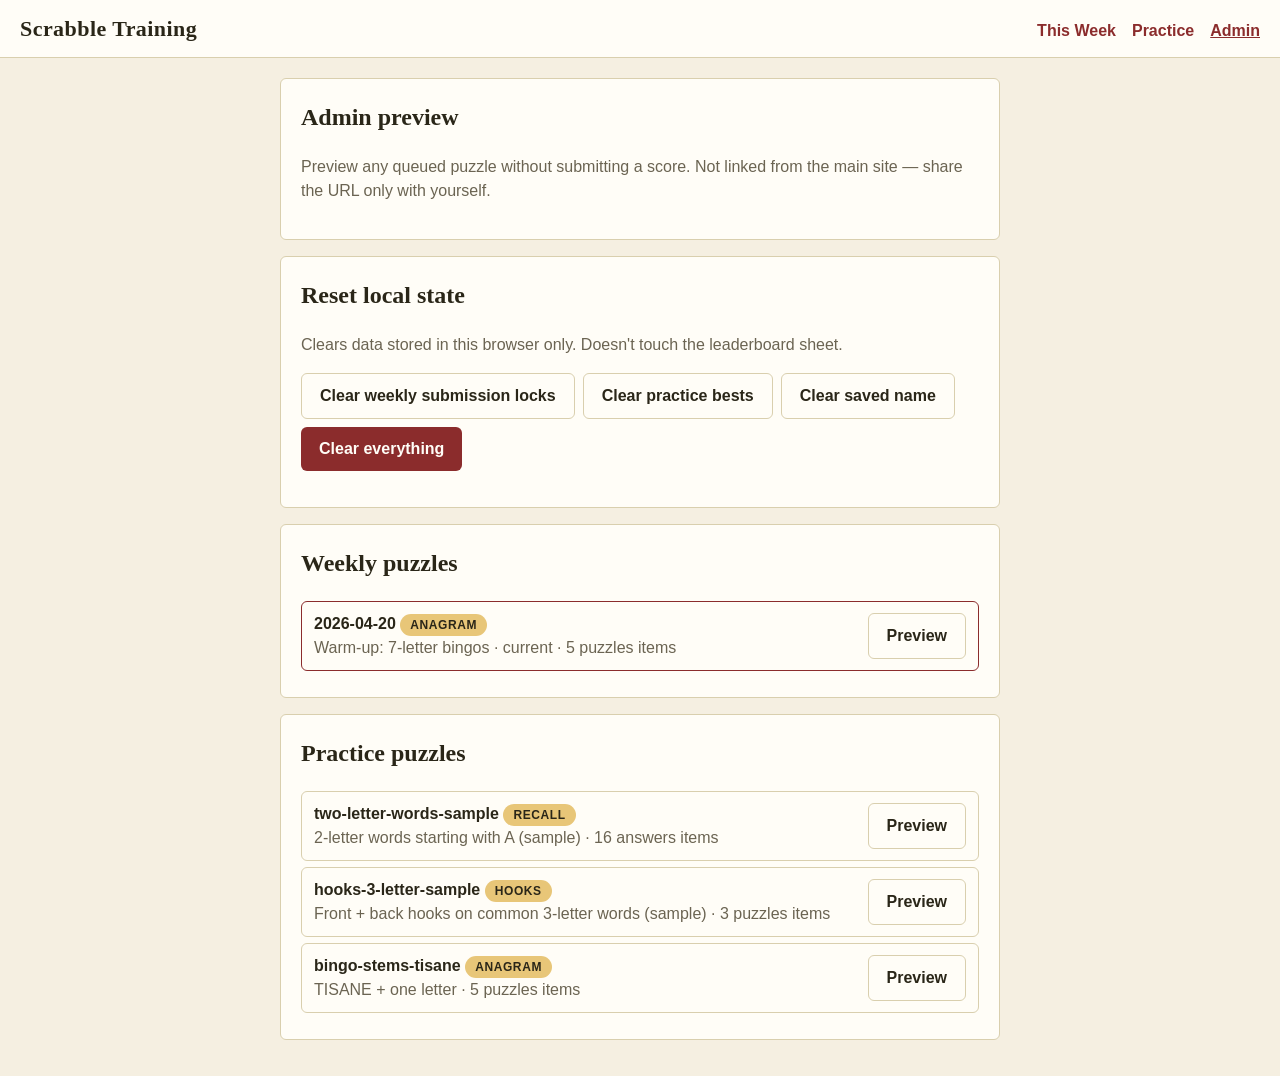
==== admin.html @ d6dd181f "Initial implementation of the Scrabble Training club site Static GitHub Pages site with three game t" ====
<!DOCTYPE html>
<html lang="en">
<head>
  <meta charset="UTF-8" />
  <meta name="viewport" content="width=device-width, initial-scale=1.0" />
  <title>Admin — Scrabble Training</title>
  <link rel="stylesheet" href="css/styles.css" />
</head>
<body>
  <header class="site-header">
    <h1><a href="index.html">Scrabble Training</a></h1>
    <nav>
      <a href="index.html">This Week</a>
      <a href="practice.html">Practice</a>
      <a href="admin.html" class="active">Admin</a>
    </nav>
  </header>

  <main id="app">
    <section class="card">
      <h2>Admin preview</h2>
      <p class="muted">Preview any queued puzzle without submitting a score. Not linked from the main site — share the URL only with yourself.</p>
    </section>

    <section class="card">
      <h2>Reset local state</h2>
      <p class="muted">Clears data stored in this browser only. Doesn't touch the leaderboard sheet.</p>
      <div class="game-actions" style="justify-content:flex-start">
        <button class="secondary" id="reset-weekly">Clear weekly submission locks</button>
        <button class="secondary" id="reset-bests">Clear practice bests</button>
        <button class="secondary" id="reset-name">Clear saved name</button>
        <button id="reset-all">Clear everything</button>
      </div>
      <p id="reset-status" class="muted" style="margin-top:10px"></p>
    </section>

    <section id="weekly-section" class="card">
      <h2>Weekly puzzles</h2>
      <ul id="weekly-list" class="admin-list"></ul>
    </section>

    <section id="permanent-section" class="card">
      <h2>Practice puzzles</h2>
      <ul id="permanent-list" class="admin-list"></ul>
    </section>

    <section id="preview-root"></section>
  </main>

  <script type="module" src="js/admin.js"></script>
</body>
</html>
---- css/styles.css ----
:root {
  --bg: #f5efe1;
  --surface: #fffdf7;
  --ink: #2a2618;
  --ink-muted: #6b6452;
  --tile: #e8c678;
  --tile-ink: #2a2618;
  --accent: #8b2c2c;
  --accent-ink: #fffdf7;
  --correct: #2f7a3d;
  --incorrect: #a83232;
  --border: #d9cfae;
  --shadow: 0 2px 0 #d4c38a, 0 4px 8px rgba(0, 0, 0, 0.08);
  --radius: 6px;
  --font-serif: "Georgia", "Cambria", serif;
  --font-sans: -apple-system, BlinkMacSystemFont, "Segoe UI", Roboto, sans-serif;
}

* { box-sizing: border-box; }

html, body {
  margin: 0;
  padding: 0;
  background: var(--bg);
  color: var(--ink);
  font-family: var(--font-sans);
  font-size: 16px;
  line-height: 1.5;
}

a { color: var(--accent); text-decoration: none; }
a:hover { text-decoration: underline; }

.site-header {
  background: var(--surface);
  border-bottom: 1px solid var(--border);
  padding: 12px 20px;
  display: flex;
  align-items: baseline;
  justify-content: space-between;
  flex-wrap: wrap;
  gap: 12px;
}
.site-header h1 {
  margin: 0;
  font-family: var(--font-serif);
  font-size: 22px;
  letter-spacing: 0.02em;
}
.site-header h1 a { color: var(--ink); }
.site-header nav { display: flex; gap: 16px; }
.site-header nav a { font-weight: 600; }
.site-header nav a.active { text-decoration: underline; }

main#app {
  max-width: 760px;
  margin: 0 auto;
  padding: 20px;
  display: flex;
  flex-direction: column;
  gap: 16px;
}

footer {
  max-width: 760px;
  margin: 24px auto 32px;
  padding: 0 20px;
  text-align: center;
}

.card {
  background: var(--surface);
  border: 1px solid var(--border);
  border-radius: var(--radius);
  padding: 20px;
}

.card h2 {
  margin-top: 0;
  font-family: var(--font-serif);
}

.hidden { display: none !important; }

.muted { color: var(--ink-muted); }

.pill {
  display: inline-block;
  padding: 2px 10px;
  background: var(--tile);
  color: var(--tile-ink);
  border-radius: 999px;
  font-size: 12px;
  font-weight: 700;
  text-transform: uppercase;
  letter-spacing: 0.05em;
}

.week-meta {
  display: flex;
  align-items: center;
  gap: 10px;
  margin-bottom: 4px;
  color: var(--ink-muted);
  font-size: 14px;
}

button, .button {
  font: inherit;
  font-weight: 600;
  background: var(--accent);
  color: var(--accent-ink);
  border: none;
  padding: 10px 18px;
  border-radius: var(--radius);
  cursor: pointer;
  transition: transform 0.05s ease;
}
button:hover:not(:disabled) { filter: brightness(1.08); }
button:active:not(:disabled) { transform: translateY(1px); }
button:disabled { opacity: 0.5; cursor: not-allowed; }

button.secondary {
  background: transparent;
  color: var(--ink);
  border: 1px solid var(--border);
}

.link-button {
  background: none;
  color: var(--ink-muted);
  border: none;
  padding: 0;
  text-decoration: underline;
  cursor: pointer;
  font-size: 14px;
}

input[type="text"] {
  font: inherit;
  padding: 10px 12px;
  border: 1px solid var(--border);
  border-radius: var(--radius);
  background: #fff;
  color: var(--ink);
  width: 100%;
  max-width: 320px;
}
input[type="text"]:focus {
  outline: 2px solid var(--tile);
  outline-offset: 1px;
}

form#name-form {
  display: flex;
  gap: 8px;
  flex-wrap: wrap;
}

/* Game runner */
.game-status {
  display: flex;
  justify-content: space-between;
  font-size: 14px;
  color: var(--ink-muted);
  margin-bottom: 12px;
  font-variant-numeric: tabular-nums;
}
.game-status .timer { font-weight: 600; color: var(--ink); }

.scramble {
  font-family: var(--font-serif);
  font-size: 44px;
  letter-spacing: 0.15em;
  text-align: center;
  padding: 20px 0;
  color: var(--ink);
}

.tile-row {
  display: flex;
  justify-content: center;
  gap: 6px;
  margin: 16px 0 24px;
}
.tile {
  width: 44px;
  height: 52px;
  background: var(--tile);
  color: var(--tile-ink);
  font-family: var(--font-serif);
  font-weight: 700;
  font-size: 26px;
  display: flex;
  align-items: center;
  justify-content: center;
  border-radius: 4px;
  box-shadow: var(--shadow);
  user-select: none;
}

.guess-row {
  display: flex;
  gap: 8px;
  flex-wrap: wrap;
  justify-content: center;
  margin-bottom: 12px;
}
.guess-row input {
  flex: 1;
  min-width: 200px;
  text-transform: uppercase;
  letter-spacing: 0.08em;
}

.game-actions {
  display: flex;
  gap: 8px;
  justify-content: center;
  flex-wrap: wrap;
  margin-top: 12px;
}

.found-list {
  display: flex;
  flex-wrap: wrap;
  gap: 6px;
  margin-top: 12px;
  justify-content: center;
}
.found-list .found {
  background: #eef6ec;
  color: var(--correct);
  border: 1px solid #cde4cd;
  padding: 4px 10px;
  border-radius: 999px;
  font-weight: 600;
  font-size: 14px;
}

.slot-grid {
  display: flex;
  flex-wrap: wrap;
  gap: 6px;
  margin-top: 12px;
  justify-content: center;
}
.slot {
  padding: 4px 10px;
  border-radius: 999px;
  font-weight: 600;
  font-size: 14px;
  font-family: "Consolas", "Menlo", monospace;
  letter-spacing: 0.1em;
  border: 1px solid transparent;
}
.slot.found {
  background: #eef6ec;
  color: var(--correct);
  border-color: #cde4cd;
}
.slot.blank {
  background: #fff;
  color: var(--ink-muted);
  border-color: var(--border);
  border-style: dashed;
}

.message {
  min-height: 24px;
  text-align: center;
  font-weight: 600;
  margin-bottom: 8px;
}
.message.ok { color: var(--correct); }
.message.bad { color: var(--incorrect); }

.locked-banner {
  background: #fbecec;
  border: 1px solid #eac7c7;
  color: var(--incorrect);
  padding: 10px 14px;
  border-radius: var(--radius);
  text-align: center;
  margin-bottom: 12px;
}

/* Hooks game */
.hooks-playfield {
  display: flex;
  align-items: center;
  justify-content: center;
  gap: 20px;
  margin: 16px 0 8px;
  flex-wrap: wrap;
}
.hooks-col {
  display: flex;
  flex-direction: column;
  align-items: center;
  gap: 6px;
}
.hooks-label {
  font-size: 12px;
  text-transform: uppercase;
  letter-spacing: 0.08em;
}
.hooks-grid {
  display: grid;
  grid-template-columns: repeat(5, auto);
  gap: 4px;
}
.hook-word {
  font-family: var(--font-serif);
  font-size: 40px;
  letter-spacing: 0.2em;
  color: var(--ink);
  text-align: center;
  min-width: 120px;
}
.hook-btn {
  width: 28px;
  height: 32px;
  padding: 0;
  background: #fffdf7;
  color: var(--ink);
  border: 1px solid var(--border);
  border-radius: 4px;
  font-family: var(--font-serif);
  font-weight: 700;
  font-size: 14px;
  cursor: pointer;
}
.hook-btn:hover:not(:disabled) {
  border-color: var(--accent);
  background: #fff;
  filter: none;
}
.hook-btn.selected {
  background: var(--tile);
  border-color: #b68a2e;
  box-shadow: 0 1px 0 #b68a2e;
}
.hook-btn.correct {
  background: #d3ebd3;
  color: var(--correct);
  border-color: #8fc590;
}
.hook-btn.incorrect {
  background: #f4d3d3;
  color: var(--incorrect);
  border-color: #d48a8a;
  text-decoration: line-through;
}
.hook-btn.missed {
  background: transparent;
  color: var(--ink-muted);
  border-style: dashed;
  border-color: var(--ink-muted);
}
.hook-btn.dim {
  opacity: 0.35;
}

/* Review */
.review-summary {
  font-size: 18px;
  margin-bottom: 16px;
}
.review-summary strong { color: var(--ink); }

.review-puzzle {
  border-top: 1px solid var(--border);
  padding: 12px 0;
}
.review-puzzle:first-child { border-top: none; }
.review-puzzle h3 {
  margin: 0 0 8px;
  font-family: var(--font-serif);
  font-size: 18px;
  letter-spacing: 0.1em;
}
.review-answers {
  display: flex;
  flex-wrap: wrap;
  gap: 6px;
}
.review-answers .answer {
  padding: 4px 10px;
  border-radius: 999px;
  font-size: 14px;
  font-weight: 600;
  background: #eee;
  color: var(--ink-muted);
}
.review-answers .answer.found {
  background: #eef6ec;
  color: var(--correct);
  border: 1px solid #cde4cd;
}
.review-answers .answer.missed {
  background: #fbecec;
  color: var(--incorrect);
  border: 1px solid #eac7c7;
  text-decoration: line-through;
}

/* Leaderboard */
.leaderboard-table {
  width: 100%;
  border-collapse: collapse;
  font-size: 15px;
}
.leaderboard-table th,
.leaderboard-table td {
  padding: 8px 12px;
  text-align: left;
  border-bottom: 1px solid var(--border);
}
.leaderboard-table th {
  color: var(--ink-muted);
  font-weight: 600;
  font-size: 13px;
  text-transform: uppercase;
  letter-spacing: 0.05em;
}
.leaderboard-table th.rank,
.leaderboard-table td.rank { width: 40px; color: var(--ink-muted); }
.leaderboard-table th.time,
.leaderboard-table td.time { font-variant-numeric: tabular-nums; text-align: right; }
.leaderboard-table th.score,
.leaderboard-table td.score { font-variant-numeric: tabular-nums; text-align: right; }
.leaderboard-table tr.you { background: #fdf4d7; }

/* Practice list */
.practice-list {
  list-style: none;
  padding: 0;
  margin: 16px 0 0;
}
.practice-list li {
  padding: 12px;
  border: 1px solid var(--border);
  border-radius: var(--radius);
  margin-bottom: 8px;
  display: flex;
  justify-content: space-between;
  align-items: center;
  gap: 12px;
  flex-wrap: wrap;
}
.practice-list .meta {
  font-size: 13px;
  color: var(--ink-muted);
}

/* Admin list */
.admin-list { list-style: none; padding: 0; margin: 12px 0 0; }
.admin-list li {
  padding: 10px 12px;
  border: 1px solid var(--border);
  border-radius: var(--radius);
  margin-bottom: 6px;
  display: flex;
  justify-content: space-between;
  gap: 12px;
  align-items: center;
  flex-wrap: wrap;
}
.admin-list .current { border-color: var(--accent); }

@media (max-width: 520px) {
  .scramble { font-size: 32px; letter-spacing: 0.1em; }
  .tile { width: 36px; height: 44px; font-size: 22px; }
  main#app { padding: 12px; }
  .card { padding: 16px; }
  .hook-word { font-size: 30px; min-width: 90px; }
  .hooks-playfield { gap: 12px; }
}
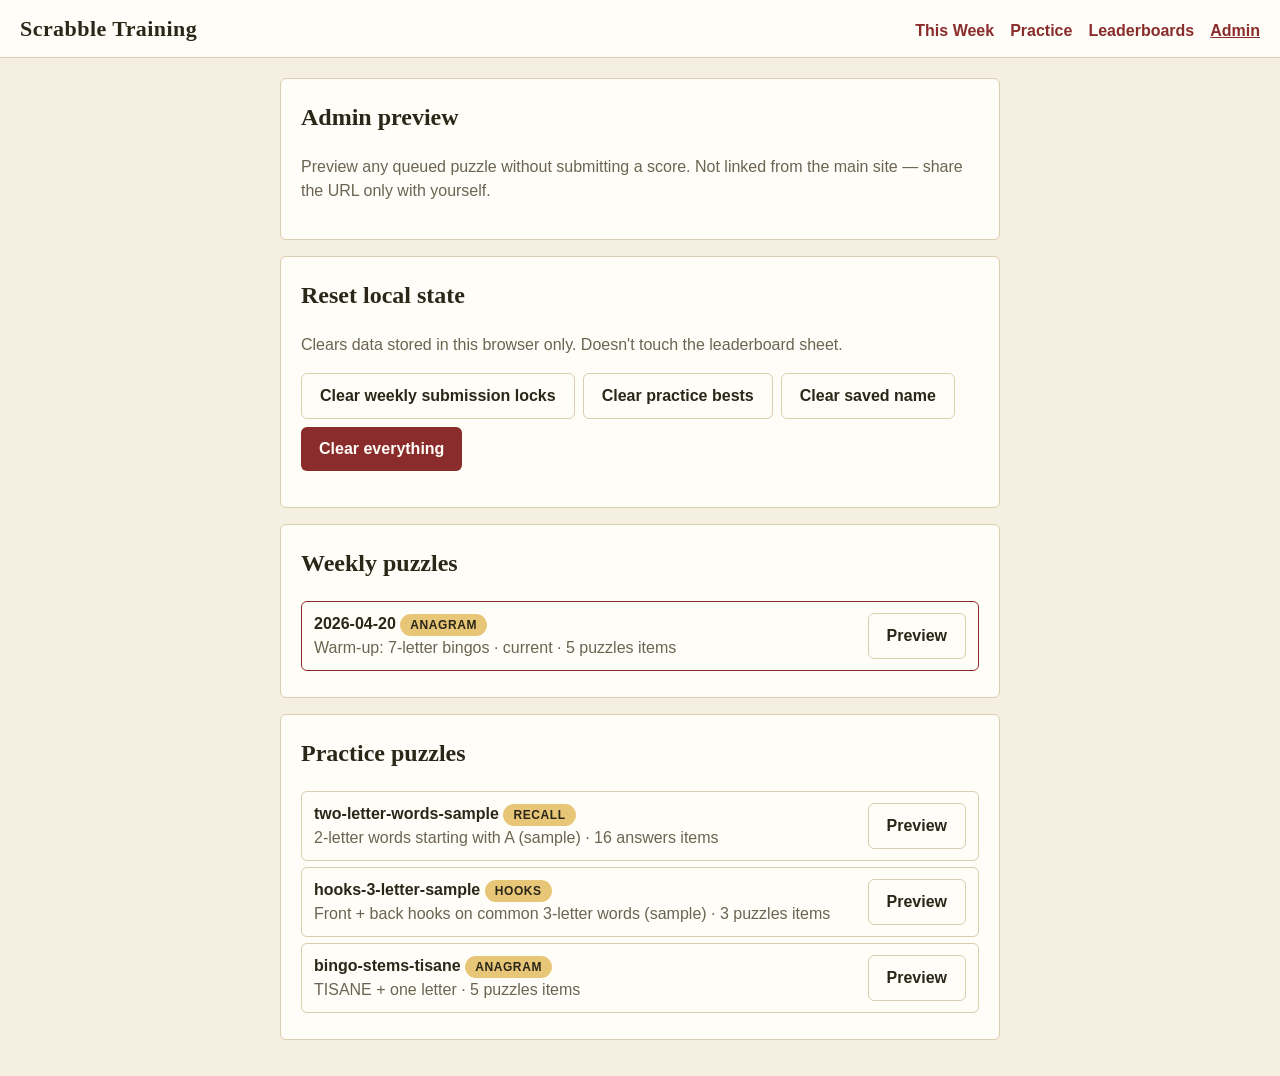
==== commit ecd48c3b: "Add leaderboards page and highlight missed hooks - New leaderboards.html page showing the current we" ====
--- a/admin.html
+++ b/admin.html
@@ -12,6 +12,7 @@
     <nav>
       <a href="index.html">This Week</a>
       <a href="practice.html">Practice</a>
+      <a href="leaderboards.html">Leaderboards</a>
       <a href="admin.html" class="active">Admin</a>
     </nav>
   </header>
--- a/css/styles.css
+++ b/css/styles.css
@@ -353,10 +353,11 @@
   text-decoration: line-through;
 }
 .hook-btn.missed {
-  background: transparent;
-  color: var(--ink-muted);
+  background: #fff6d9;
+  color: #8a6a00;
+  border-color: #d8b94a;
   border-style: dashed;
-  border-color: var(--ink-muted);
+  font-weight: 700;
 }
 .hook-btn.dim {
   opacity: 0.35;
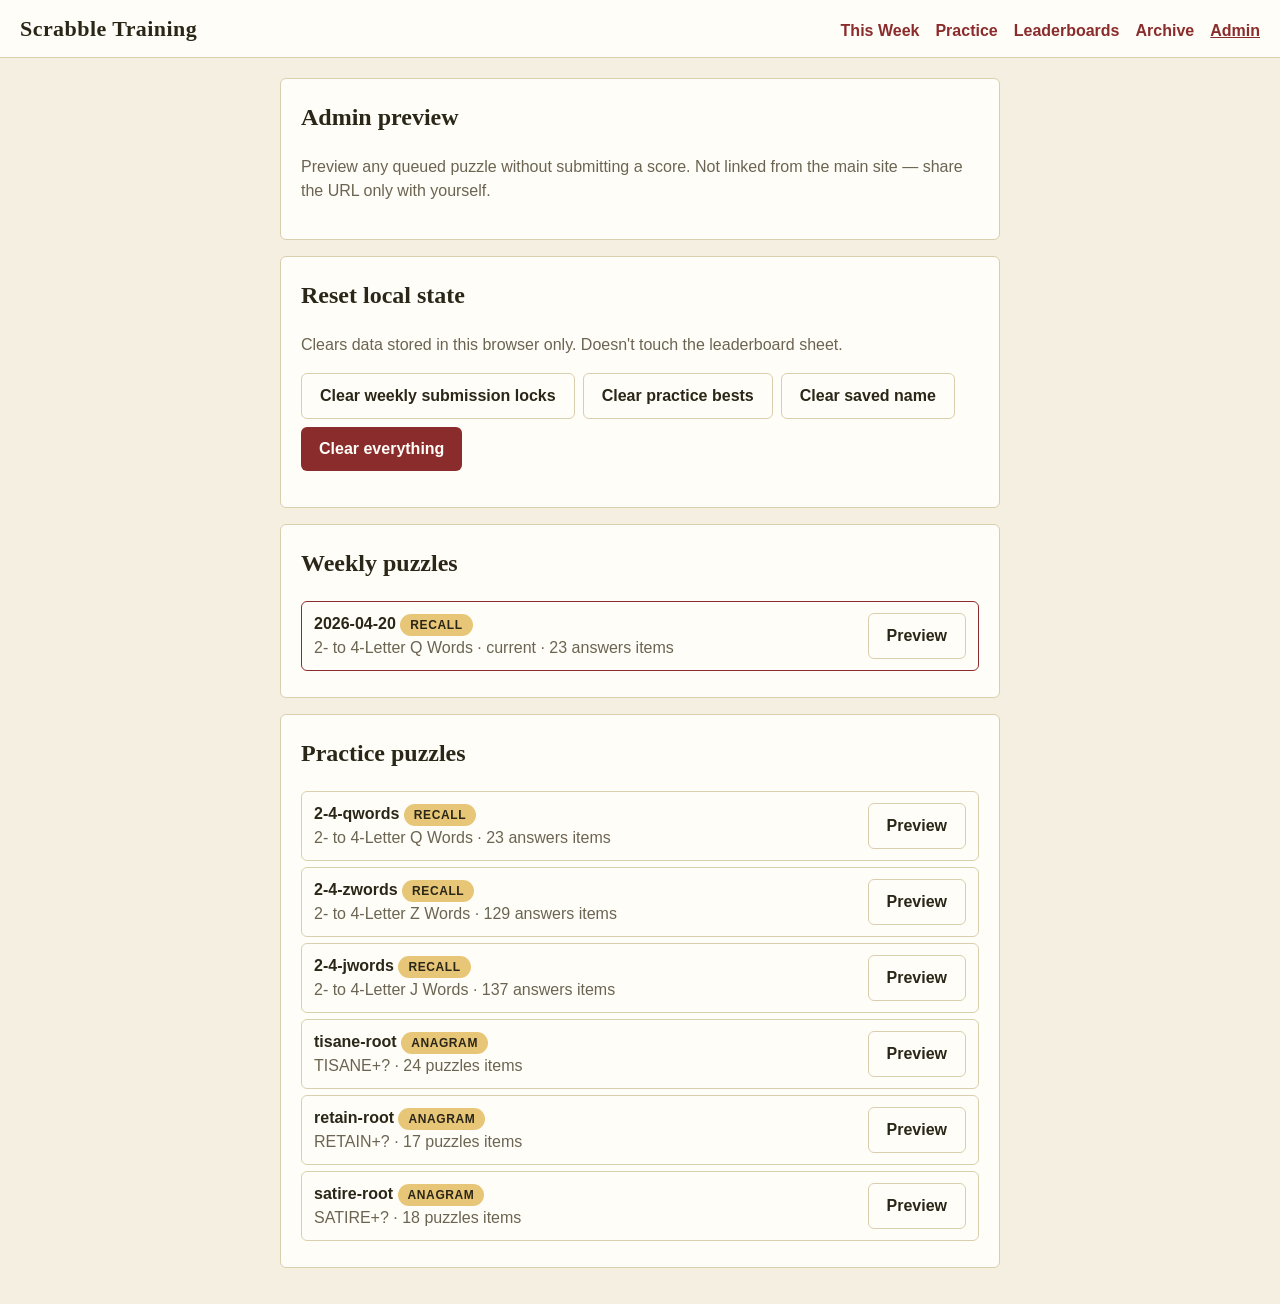
==== commit 98d1d813: "Add archive page for past weekly puzzles New /archive.html lists every past weekly puzzle (date stri" ====
--- a/admin.html
+++ b/admin.html
@@ -13,6 +13,7 @@
       <a href="index.html">This Week</a>
       <a href="practice.html">Practice</a>
       <a href="leaderboards.html">Leaderboards</a>
+      <a href="archive.html">Archive</a>
       <a href="admin.html" class="active">Admin</a>
     </nav>
   </header>
--- a/css/styles.css
+++ b/css/styles.css
@@ -80,6 +80,18 @@
   font-family: var(--font-serif);
 }
 
+details.card > summary {
+  cursor: pointer;
+  font-family: var(--font-serif);
+  font-size: 20px;
+  font-weight: 700;
+  user-select: none;
+  list-style-position: inside;
+}
+details.card[open] > summary {
+  margin-bottom: 12px;
+}
+
 .hidden { display: none !important; }
 
 .muted { color: var(--ink-muted); }
@@ -146,6 +158,19 @@
   width: 100%;
   max-width: 320px;
 }
+
+select.puzzle-select {
+  font: inherit;
+  padding: 8px 10px;
+  border: 1px solid var(--border);
+  border-radius: var(--radius);
+  background: #fff;
+  color: var(--ink);
+  width: 100%;
+  max-width: 420px;
+  display: block;
+  margin-top: 4px;
+}
 input[type="text"]:focus {
   outline: 2px solid var(--tile);
   outline-offset: 1px;
@@ -403,7 +428,6 @@
   background: #fbecec;
   color: var(--incorrect);
   border: 1px solid #eac7c7;
-  text-decoration: line-through;
 }
 
 /* Leaderboard */
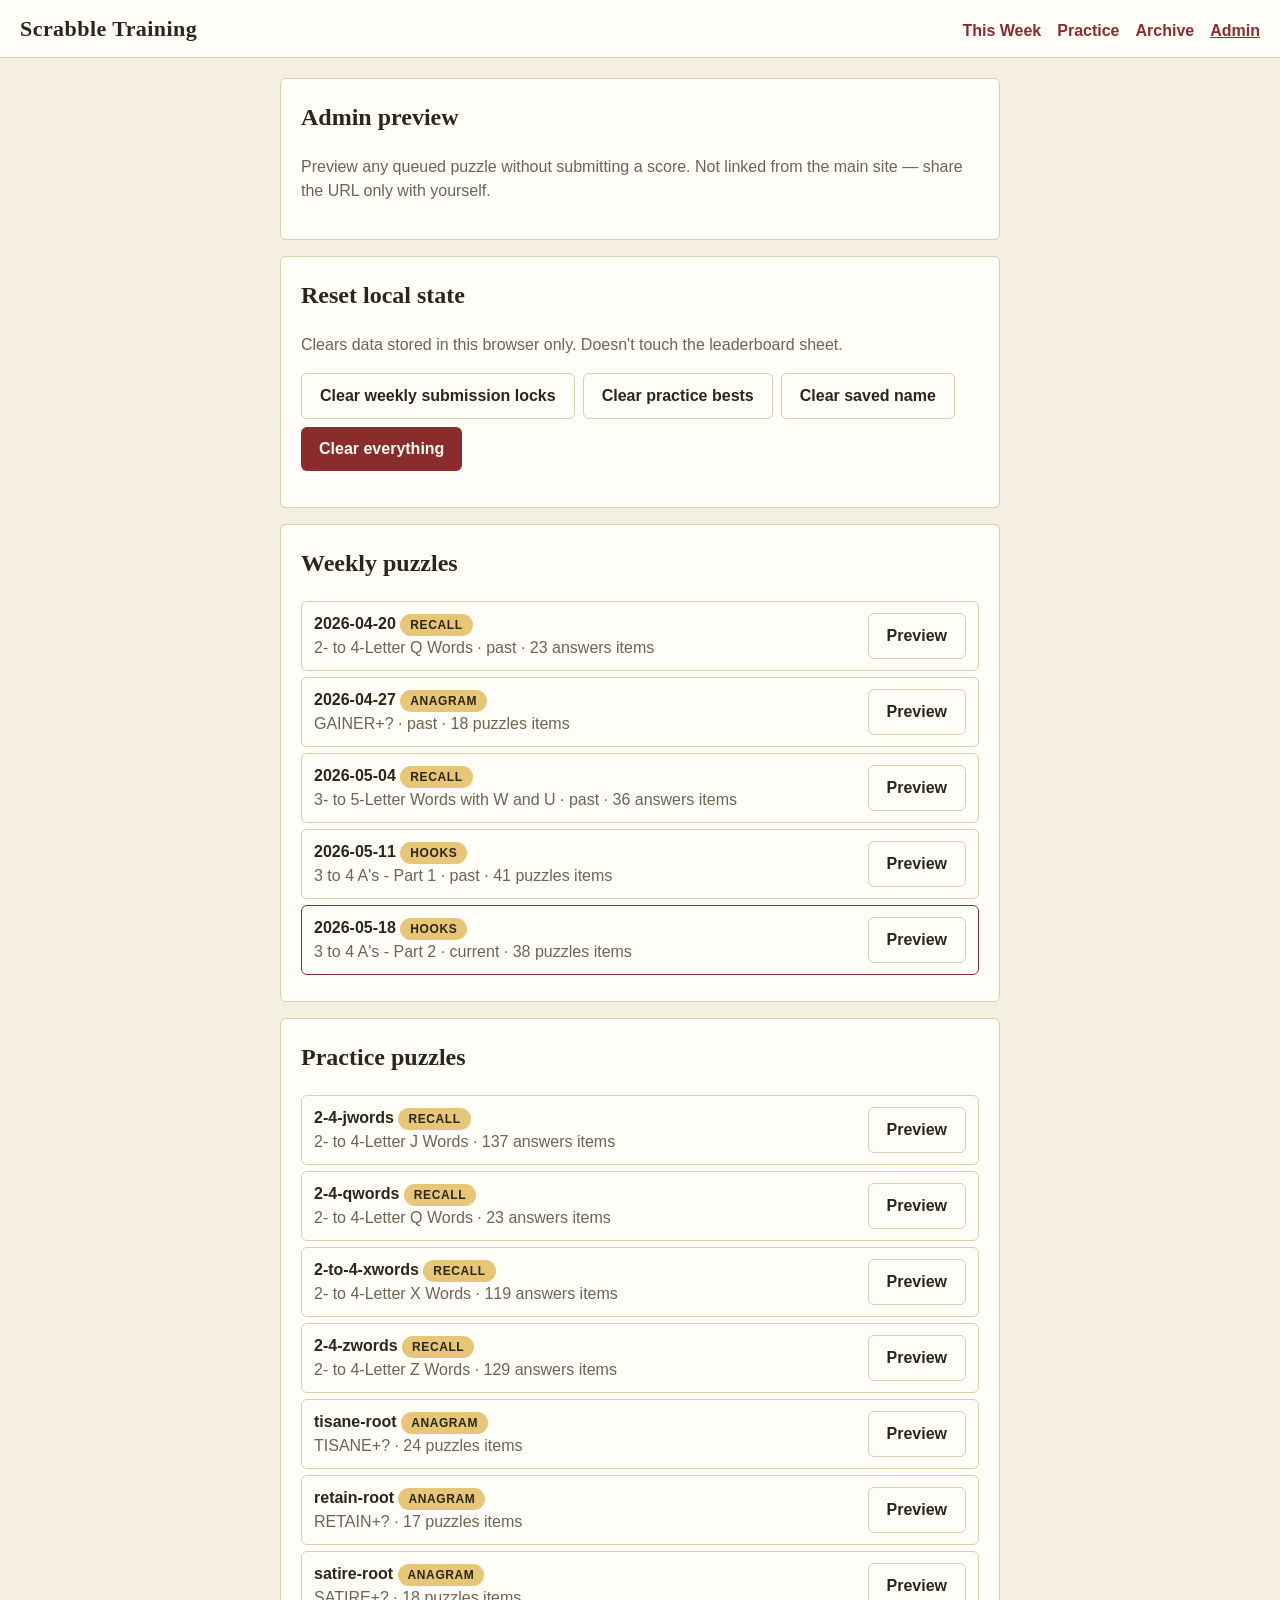
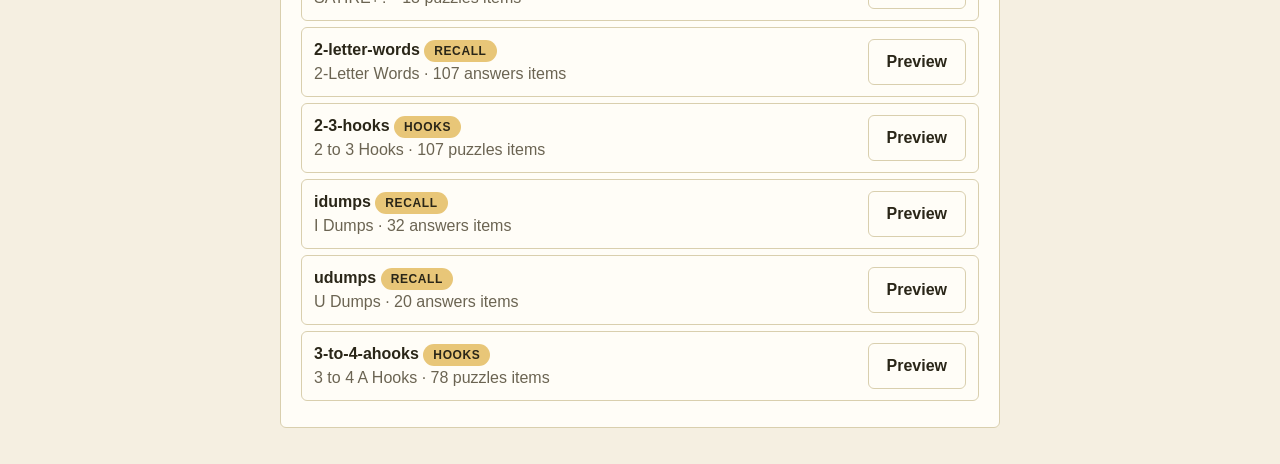
==== commit 5e822f5d: "Combine practice and leaderboards into a single card grid" ====
--- a/admin.html
+++ b/admin.html
@@ -12,7 +12,6 @@
     <nav>
       <a href="index.html">This Week</a>
       <a href="practice.html">Practice</a>
-      <a href="leaderboards.html">Leaderboards</a>
       <a href="archive.html">Archive</a>
       <a href="admin.html" class="active">Admin</a>
     </nav>
--- a/css/styles.css
+++ b/css/styles.css
@@ -231,6 +231,49 @@
   justify-content: center;
   margin-bottom: 12px;
 }
+.recall-card .recall-input-wrap {
+  background: var(--surface);
+  padding: 8px 0;
+  margin-bottom: 12px;
+  border-top: 1px solid var(--border);
+  border-bottom: 1px solid var(--border);
+}
+.recall-card .recall-input-wrap .guess-row { margin-bottom: 4px; }
+.recall-input-foot {
+  display: flex;
+  justify-content: space-between;
+  align-items: center;
+  gap: 8px;
+  min-height: 20px;
+}
+.recall-input-foot .message {
+  min-height: 0;
+  margin: 0;
+  font-size: 13px;
+  text-align: right;
+}
+
+/* Mobile: contain scrolling inside the slot grid so the input bar never
+   leaves the screen, regardless of keyboard or browser quirks. */
+@media (max-width: 720px) {
+  .recall-card {
+    display: flex;
+    flex-direction: column;
+    height: calc(100vh - 60px);
+    height: calc(100dvh - 60px);
+    max-height: calc(100vh - 60px);
+    max-height: calc(100dvh - 60px);
+  }
+  .recall-card .game-status,
+  .recall-card .recall-input-wrap,
+  .recall-card .game-actions { flex: 0 0 auto; }
+  .recall-card .slot-grid {
+    flex: 1 1 0;
+    min-height: 0;
+    overflow-y: auto;
+    margin-bottom: 12px;
+  }
+}
 .guess-row input {
   flex: 1;
   min-width: 200px;
@@ -356,12 +399,13 @@
   font-size: 14px;
   cursor: pointer;
 }
-.hook-btn:hover:not(:disabled) {
+.hook-btn:not(.selected):hover:not(:disabled) {
   border-color: var(--accent);
   background: #fff;
   filter: none;
 }
-.hook-btn.selected {
+.hook-btn.selected,
+.hook-btn.selected:hover:not(:disabled) {
   background: var(--tile);
   border-color: #b68a2e;
   box-shadow: 0 1px 0 #b68a2e;
@@ -457,26 +501,172 @@
 .leaderboard-table td.score { font-variant-numeric: tabular-nums; text-align: right; }
 .leaderboard-table tr.you { background: #fdf4d7; }
 
-/* Practice list */
-.practice-list {
-  list-style: none;
-  padding: 0;
-  margin: 16px 0 0;
-}
-.practice-list li {
-  padding: 12px;
+/* Filter bar */
+.filter-bar {
+  display: flex;
+  flex-wrap: wrap;
+  gap: 12px 20px;
+  align-items: center;
+  margin: 12px 0;
+}
+.filter-group {
+  display: flex;
+  flex-wrap: wrap;
+  gap: 6px;
+}
+.filter-pill {
+  background: #fff;
+  color: var(--ink);
+  border: 1px solid var(--border);
+  padding: 6px 14px;
+  border-radius: 999px;
+  font-size: 14px;
+  font-weight: 600;
+  cursor: pointer;
+}
+.filter-pill:hover:not(.active) {
+  background: #fdf4d7;
+}
+.filter-pill.active {
+  background: var(--tile);
+  border-color: #b68a2e;
+  color: var(--tile-ink);
+}
+.filter-toggle {
+  display: inline-flex;
+  align-items: center;
+  gap: 6px;
+  font-size: 14px;
+  color: var(--ink);
+  cursor: pointer;
+  user-select: none;
+}
+.filter-toggle input[type="checkbox"] {
+  accent-color: var(--accent);
+}
+
+/* Wider layout for the combined practice + leaderboards page */
+body.practice-page main#app,
+body.practice-page footer {
+  max-width: 1100px;
+}
+
+/* Practice / leaderboards card grid */
+.boards-grid {
+  display: grid;
+  grid-template-columns: repeat(auto-fill, minmax(280px, 1fr));
+  gap: 8px;
+  margin-top: 16px;
+}
+.board-card {
   border: 1px solid var(--border);
   border-radius: var(--radius);
-  margin-bottom: 8px;
+  background: var(--surface);
+  display: flex;
+  flex-direction: column;
+}
+.board-card summary {
+  cursor: pointer;
+  list-style: none;
+  padding: 12px 12px 8px;
+}
+.board-card summary::-webkit-details-marker { display: none; }
+.board-card details > summary:hover { background: #fdfbf2; }
+.board-card details[open] > summary { padding-bottom: 4px; }
+.board-card details > .board-table { padding: 0 12px 12px; }
+.board-card-head {
   display: flex;
   justify-content: space-between;
-  align-items: center;
+  align-items: baseline;
+  gap: 8px;
+  margin-bottom: 6px;
+}
+.board-card-title { font-weight: 600; font-family: var(--font-serif); }
+.board-card-row { font-size: 14px; margin: 3px 0; }
+.board-row-label {
+  display: inline-block;
+  min-width: 32px;
+  font-size: 11px;
+  text-transform: uppercase;
+  color: var(--ink-muted);
+  letter-spacing: 0.05em;
+}
+
+.board-card-foot {
+  display: flex;
+  align-items: center;
+  justify-content: space-between;
   gap: 12px;
-  flex-wrap: wrap;
-}
-.practice-list .meta {
+  padding: 10px 12px;
+  border-top: 1px solid var(--border);
+  background: #faf6e9;
+  border-bottom-left-radius: var(--radius);
+  border-bottom-right-radius: var(--radius);
+  margin-top: auto;
+}
+.board-card .play-btn {
+  padding: 6px 14px;
+  font-size: 14px;
+}
+.board-card .expand-toggle {
+  background: transparent;
+  color: var(--ink-muted);
+  border: none;
+  padding: 4px 6px;
   font-size: 13px;
-  color: var(--ink-muted);
+  font-weight: 600;
+  cursor: pointer;
+  display: inline-flex;
+  align-items: center;
+  gap: 6px;
+}
+.board-card .expand-toggle:hover {
+  color: var(--accent);
+  filter: none;
+}
+.board-card .expand-toggle .chev {
+  display: inline-block;
+  transition: transform 0.15s ease;
+  font-size: 11px;
+}
+.board-card details[open] ~ .board-card-foot .expand-toggle .chev,
+.board-card details[open] + .board-card-foot .expand-toggle .chev {
+  transform: rotate(180deg);
+}
+.board-card details[open] ~ .board-card-foot .expand-toggle .toggle-label::after,
+.board-card details[open] + .board-card-foot .expand-toggle .toggle-label::after {
+  content: "Hide full leaderboard";
+}
+.board-card details:not([open]) ~ .board-card-foot .expand-toggle .toggle-label::after,
+.board-card details:not([open]) + .board-card-foot .expand-toggle .toggle-label::after {
+  content: "Show full leaderboard";
+}
+.board-card .toggle-label { font-size: 0; }
+.board-card .toggle-label::after { font-size: 13px; }
+
+.pb-badge {
+  display: inline-block;
+  margin-left: 6px;
+  font-size: 11px;
+  font-weight: 700;
+  padding: 1px 6px;
+  border-radius: 999px;
+  background: #eef6ec;
+  color: var(--correct);
+  border: 1px solid #cde4cd;
+  letter-spacing: 0.04em;
+  text-transform: uppercase;
+}
+.untried-badge {
+  display: inline-block;
+  margin-left: 6px;
+  font-size: 11px;
+  font-weight: 600;
+  padding: 1px 6px;
+  border-radius: 999px;
+  background: #fff;
+  color: var(--ink-muted);
+  border: 1px dashed var(--border);
 }
 
 /* Admin list */
@@ -499,6 +689,23 @@
   .tile { width: 36px; height: 44px; font-size: 22px; }
   main#app { padding: 12px; }
   .card { padding: 16px; }
-  .hook-word { font-size: 30px; min-width: 90px; }
-  .hooks-playfield { gap: 12px; }
-}
+  .hook-word { font-size: 30px; min-width: 0; text-align: center; }
+  .hooks-playfield {
+    flex-direction: column;
+    align-items: stretch;
+    gap: 10px;
+  }
+  .hooks-col { align-items: stretch; }
+  .hooks-label { text-align: center; }
+  .hooks-grid {
+    grid-template-columns: repeat(13, 1fr);
+    gap: 3px;
+    width: 100%;
+  }
+  .hook-btn {
+    width: 100%;
+    min-width: 0;
+    height: 32px;
+    font-size: 14px;
+  }
+}
